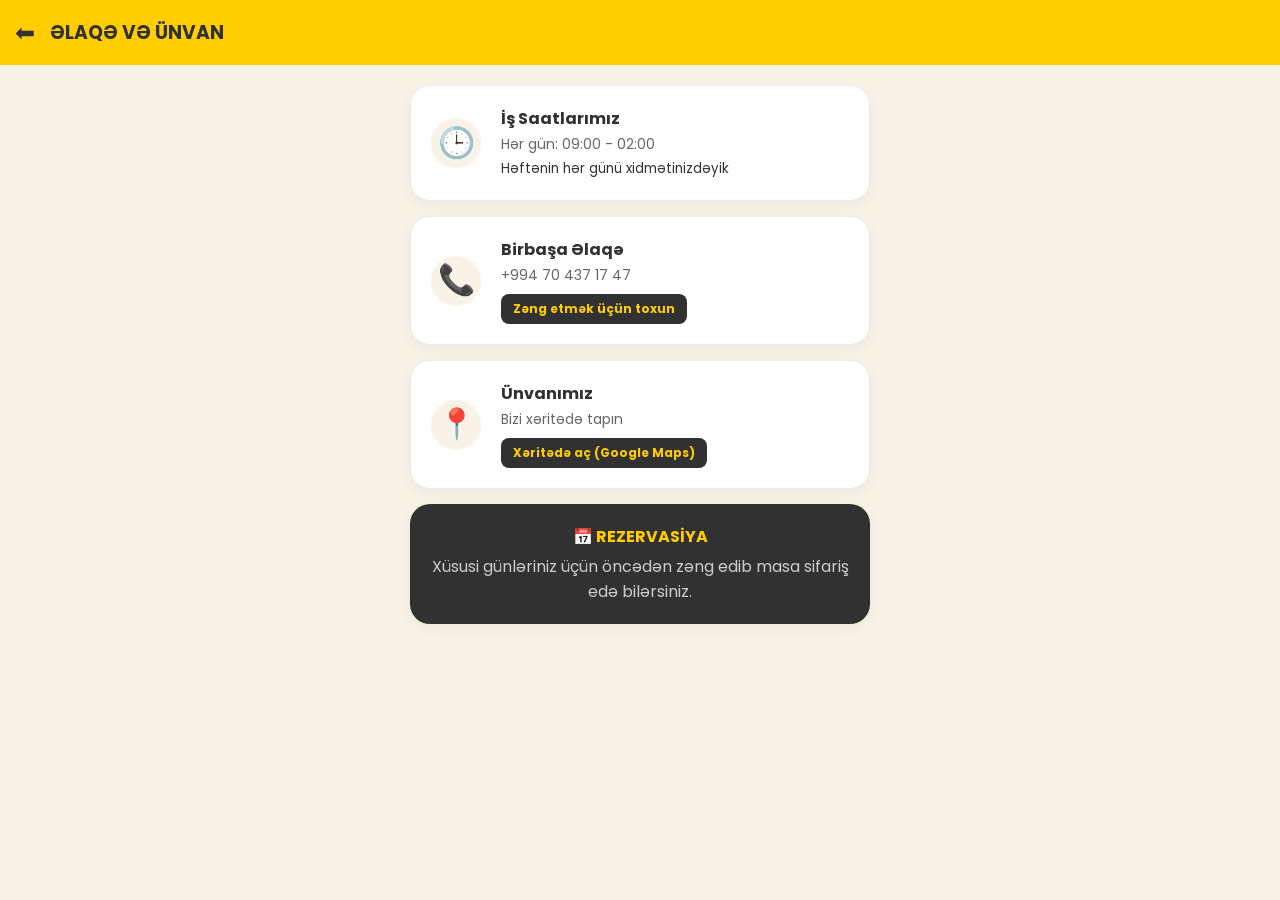
==== contact.html @ f8fd3c8d "Add files via upload" ====
<!DOCTYPE html>
<html lang="az">
<head>
    <meta charset="UTF-8">
    <meta name="viewport" content="width=device-width, initial-scale=1.0">
    <title>Əlaqə - ƏNCİR</title>
    <link rel="stylesheet" href="style.css">
    <link href="https://fonts.googleapis.com/css2?family=Poppins:wght@400;700;900&display=swap" rel="stylesheet">
</head>
<body>
    <header class="mini-header">
        <a href="index.html" class="back-btn">⬅</a>
        <h3>ƏLAQƏ VƏ ÜNVAN</h3>
    </header>

    <div class="contact-wrapper">
        <div class="info-card">
            <div class="card-icon">🕒</div>
            <div class="card-details">
                <h4>İş Saatlarımız</h4>
                <p>Hər gün: 09:00 - 02:00</p>
                <small>Həftənin hər günü xidmətinizdəyik</small>
            </div>
        </div>

        <div class="info-card">
            <div class="card-icon">📞</div>
            <div class="card-details">
                <h4>Birbaşa Əlaqə</h4>
                <p>+994 70 437 17 47</p>
                <a href="tel:+994704371747" class="action-link">Zəng etmək üçün toxun</a>
            </div>
        </div>

        <div class="info-card">
            <div class="card-icon">📍</div>
            <div class="card-details">
                <h4>Ünvanımız</h4>
                <p>Bizi xəritədə tapın</p>
                <a href="https://www.google.com/maps/place/%E2%80%9C%C6%8Fncir%E2%80%9D+restoran%C4%B1/@40.4095534,49.7994896,17z/data=!4m6!3m5!1s0x40308729d05c6a07:0x503de6846ebcbfbe!8m2!3d40.4095534!4d49.8020645!16s%2Fg%2F11pty9ppz5?entry=ttu&g_ep=EgoyMDI2MDQwNi4wIKXMDSoASAFQAw%3D%3D" target="_blank" class="action-link">Xəritədə aç (Google Maps)</a>
            </div>
        </div>

        <div class="info-card special-dark">
            <h4>📅 REZERVASİYA</h4>
            <p>Xüsusi günləriniz üçün öncədən zəng edib masa sifariş edə bilərsiniz.</p>
        </div>
    </div>
</body>
</html>
---- style.css ----
* { margin: 0; padding: 0; box-sizing: border-box; font-family: 'Poppins', sans-serif; }
body { background-color: #F9F3E7; color: #313131; }

/* HEADER */
.main-header {
    background-color: #FFCD00;
    height: 200px;
    display: flex;
    justify-content: center;
    align-items: center;
    border-bottom: 6px solid #313131;
    border-bottom-left-radius: 40px; border-bottom-right-radius: 40px;
    margin-bottom: 30px;
}
.logo-wrapper { text-align: center; }
.logo-text-top { font-size: 50px; font-weight: 900; letter-spacing: 5px; display: block; line-height: 1; }
.sub-text { font-size: 14px; font-weight: 700; letter-spacing: 3px; text-transform: uppercase; }

/* DÜYMƏLƏR */
.main-container { padding: 0 20px; max-width: 450px; margin: 0 auto; }
.main-btn {
    display: flex; align-items: center;
    background: #313131; text-decoration: none;
    padding: 18px; border-radius: 20px;
    margin-bottom: 15px; border-left: 10px solid #FFCD00;
    min-height: 90px;
}
.btn-icon { font-size: 25px; min-width: 45px; text-align: center; }
.btn-content { display: flex; flex-direction: column; margin-left: 10px; }
.btn-text { color: #FFCD00; font-weight: 700; font-size: 18px; text-transform: uppercase; }
.btn-desc { color: #aaa; font-size: 12px; margin-top: 2px; }

/* MENYU SƏHİFƏSİ (SOL-SAĞ) */
.mini-header { background-color: #FFCD00; padding: 15px; display: flex; align-items: center; }
.back-btn { text-decoration: none; font-size: 24px; color: #313131; margin-right: 15px; }
.menu-wrapper { display: flex; height: calc(100vh - 65px); }
.sidebar { width: 40%; background-color: #313131; overflow-y: auto; }
.tab-link { 
    width: 100%; padding: 15px; border: none; background: none; 
    color: #eee; text-align: left; font-size: 13px; border-bottom: 1px solid #444; 
}
.tab-link.active { background-color: #FFCD00; color: #313131; font-weight: 700; }
.content { width: 60%; background-color: #F9F3E7; overflow-y: auto; padding: 20px; }
.tab-content { display: none; } 
/* --- ƏLAQƏ SƏHİFƏSİ STİLLƏRİ --- */
.contact-wrapper {
    padding: 20px;
    max-width: 500px;
    margin: 0 auto;
    animation: fadeIn 0.5s ease;
}

.info-card {
    background: #fff;
    border-radius: 20px;
    padding: 20px;
    margin-bottom: 15px;
    display: flex;
    align-items: center;
    box-shadow: 0 4px 15px rgba(0,0,0,0.05);
    border: 1px solid #eee;
}

.card-icon {
    font-size: 24px;
    min-width: 50px;
    height: 50px;
    background: #f9f3e7;
    display: flex;
    align-items: center;
    justify-content: center;
    border-radius: 50%;
    margin-right: 15px;
}

.card-details h4 {
    font-size: 16px;
    color: #313131;
    margin-bottom: 3px;
}

.card-details p {
    font-size: 14px;
    color: #666;
}

.action-link {
    display: inline-block;
    margin-top: 8px;
    background: #313131;
    color: #FFCD00;
    text-decoration: none;
    padding: 6px 12px;
    border-radius: 8px;
    font-size: 12px;
    font-weight: 700;
}

.special-dark {
    background: #313131;
    color: #FFCD00;
    flex-direction: column;
    text-align: center;
    border: none;
}

.special-dark p {
    color: #ccc;
    margin-top: 5px;
}

@keyframes fadeIn {
    from { opacity: 0; transform: translateY(10px); }
    to { opacity: 1; transform: translateY(0); }
}
/* --- SOSİAL MEDİA SƏHİFƏSİ --- */
.social-card {
    display: flex;
    align-items: center;
    padding: 20px;
    border-radius: 20px;
    margin-bottom: 15px;
    text-decoration: none;
    transition: 0.3s;
    border: 1px solid #eee;
}

.social-card:active { transform: scale(0.95); }

.instagram { background: linear-gradient(45deg, #f09433 0%, #e6683c 25%, #dc2743 50%, #cc2366 75%, #bc1888 100%); color: white; }
.tiktok { background: #000000; color: white; }

.instagram .card-details h4, .instagram .card-details p,
.tiktok .card-details h4, .tiktok .card-details p {
    color: white;
}

.instagram .action-link, .tiktok .action-link {
    background: rgba(255,255,255,0.2);
    color: white;
    border: 1px solid white;
}

.card-icon {
    font-size: 30px;
    margin-right: 20px;
}
/* --- SİFARİŞ SƏHİFƏSİ --- */
.order-card {
    display: flex;
    align-items: center;
    padding: 25px;
    border-radius: 25px;
    margin-bottom: 20px;
    text-decoration: none;
    border: 2px solid transparent;
    transition: 0.3s;
}

.whatsapp-style {
    background-color: #25D366; /* WhatsApp Yaşılı */
    color: white;
}

.call-style {
    background-color: #313131;
    border: 2px solid #FFCD00;
    color: #FFCD00;
}

.order-status {
    display: inline-block;
    margin-top: 10px;
    font-size: 12px;
    background: rgba(255, 255, 255, 0.2);
    padding: 4px 10px;
    border-radius: 20px;
    font-weight: bold;
}

.whatsapp-style .card-details p { color: #e0ffe0; }
.call-style .card-details p { color: #ccc; }

.order-card:active { transform: scale(0.96); }
/* YEMƏK KARTLARI DİZAYNI */
.food-item {
    display: flex;
    background: #fff;
    border-radius: 15px;
    padding: 12px;
    margin-bottom: 15px;
    gap: 15px;
    box-shadow: 0 4px 10px rgba(0,0,0,0.05);
    align-items: center;
}

.food-img {
    width: 80px;
    height: 80px;
    border-radius: 12px;
    object-fit: cover;
    background: #f0f0f0; /* Şəkil hələ yoxdursa boz görünəcək */
}

.food-details {
    flex: 1;
}

.food-name {
    font-size: 16px;
    font-weight: 700;
    color: #313131;
    margin-bottom: 4px;
}

.food-desc {
    font-size: 12px;
    color: #777;
    line-height: 1.4;
    margin-bottom: 8px;
}

.food-price {
    font-weight: 700;
    color: #FFCD00;
    background: #313131;
    display: inline-block;
    padding: 2px 10px;
    border-radius: 8px;
    font-size: 14px;

}
.sub-category {
    margin: 25px 0 15px 0;
    color: #313131;
    font-size: 18px;
    border-left: 4px solid #FFCD00;
    padding-left: 10px;
}

.food-item {
    display: flex;
    background: white;
    padding: 12px;
    border-radius: 15px;
    margin-bottom: 12px;
    box-shadow: 0 2px 8px rgba(0,0,0,0.04);
    align-items: center;
}

.food-img-box {
    width: 60px;
    height: 60px;
    background: #f9f3e7;
    border-radius: 12px;
    display: flex;
    align-items: center;
    justify-content: center;
    font-size: 24px;
    margin-right: 12px;
}

.food-header {
    display: flex;
    justify-content: space-between;
    align-items: center;
    margin-bottom: 4px;
}

.food-name {
    font-weight: 700;
    font-size: 15px;
    color: #313131;
}

.food-price {
    font-weight: 900;
    color: #313131;
    font-size: 14px;
    background: #FFCD00;
    padding: 2px 8px;
    border-radius: 6px;
}

.food-desc {
    font-size: 11px;
    color: #777;
    line-height: 1.3;
}
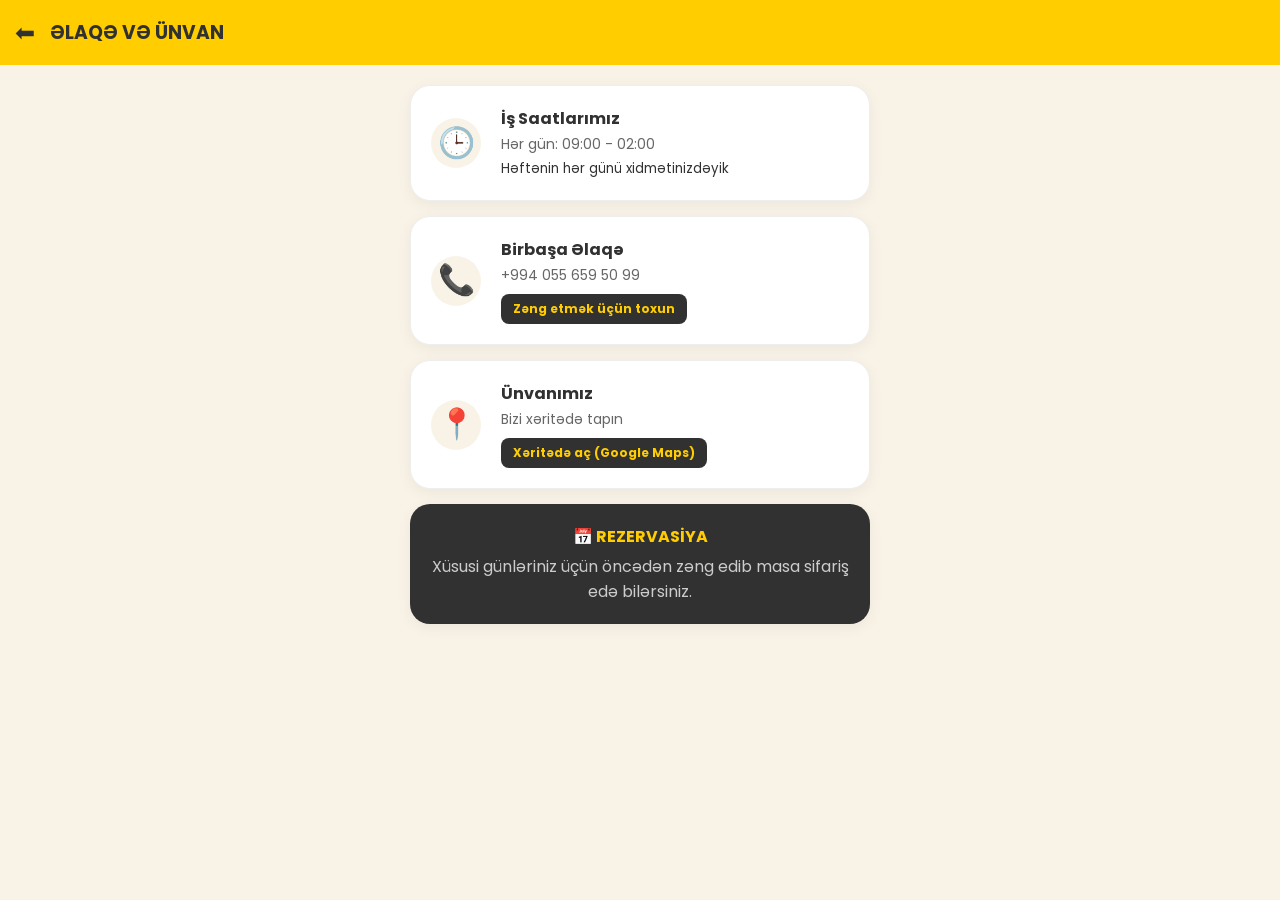
==== commit 56b6160d: "Update contact.html" ====
--- a/contact.html
+++ b/contact.html
@@ -27,7 +27,7 @@
             <div class="card-icon">📞</div>
             <div class="card-details">
                 <h4>Birbaşa Əlaqə</h4>
-                <p>+994 70 437 17 47</p>
+                <p>+994 055 659 50 99</p>
                 <a href="tel:+994704371747" class="action-link">Zəng etmək üçün toxun</a>
             </div>
         </div>
@@ -47,4 +47,4 @@
         </div>
     </div>
 </body>
-</html>+</html>
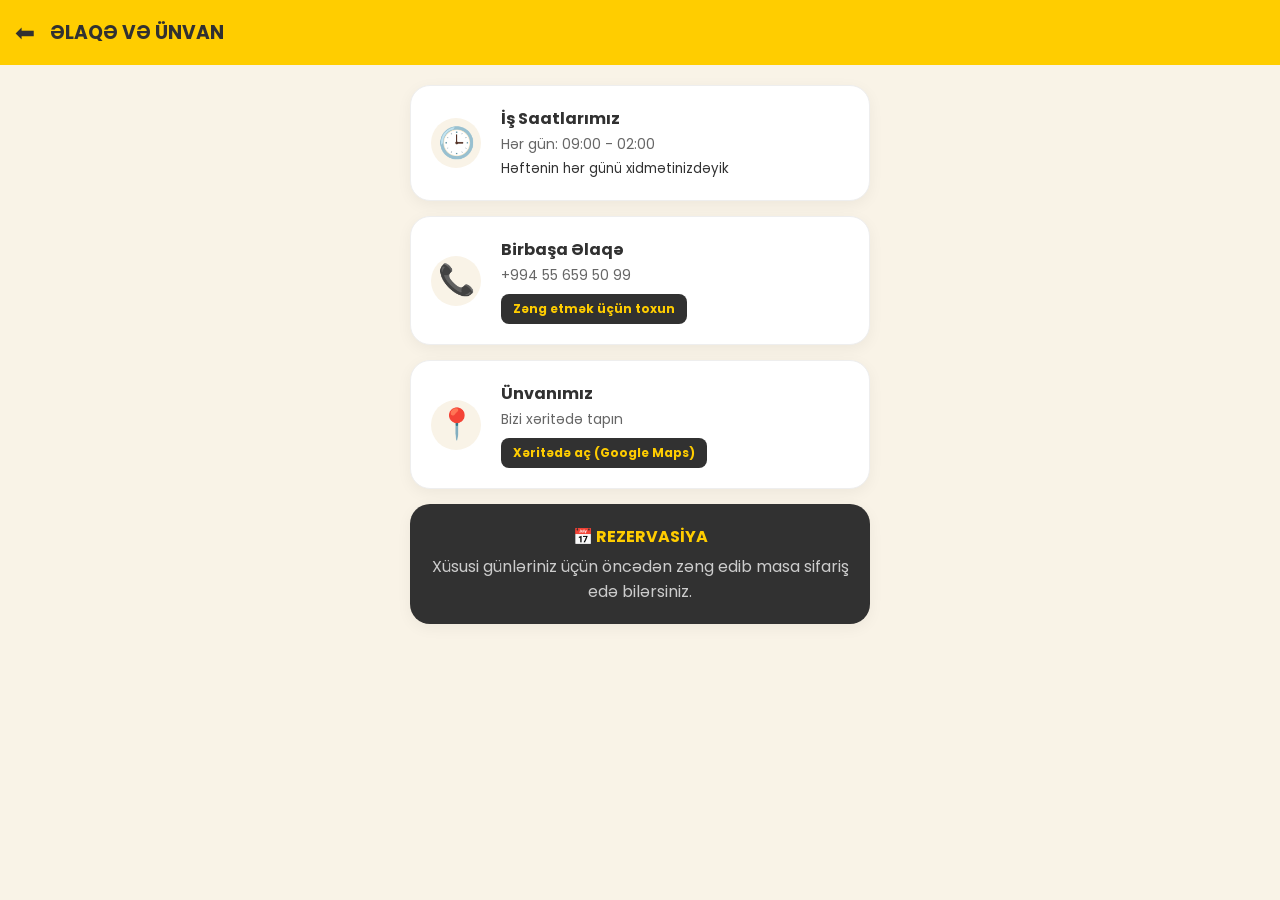
==== commit b8383c82: "Update contact.html" ====
--- a/contact.html
+++ b/contact.html
@@ -27,7 +27,7 @@
             <div class="card-icon">📞</div>
             <div class="card-details">
                 <h4>Birbaşa Əlaqə</h4>
-                <p>+994 055 659 50 99</p>
+                <p>+994 55 659 50 99</p>
                 <a href="tel:+994704371747" class="action-link">Zəng etmək üçün toxun</a>
             </div>
         </div>
